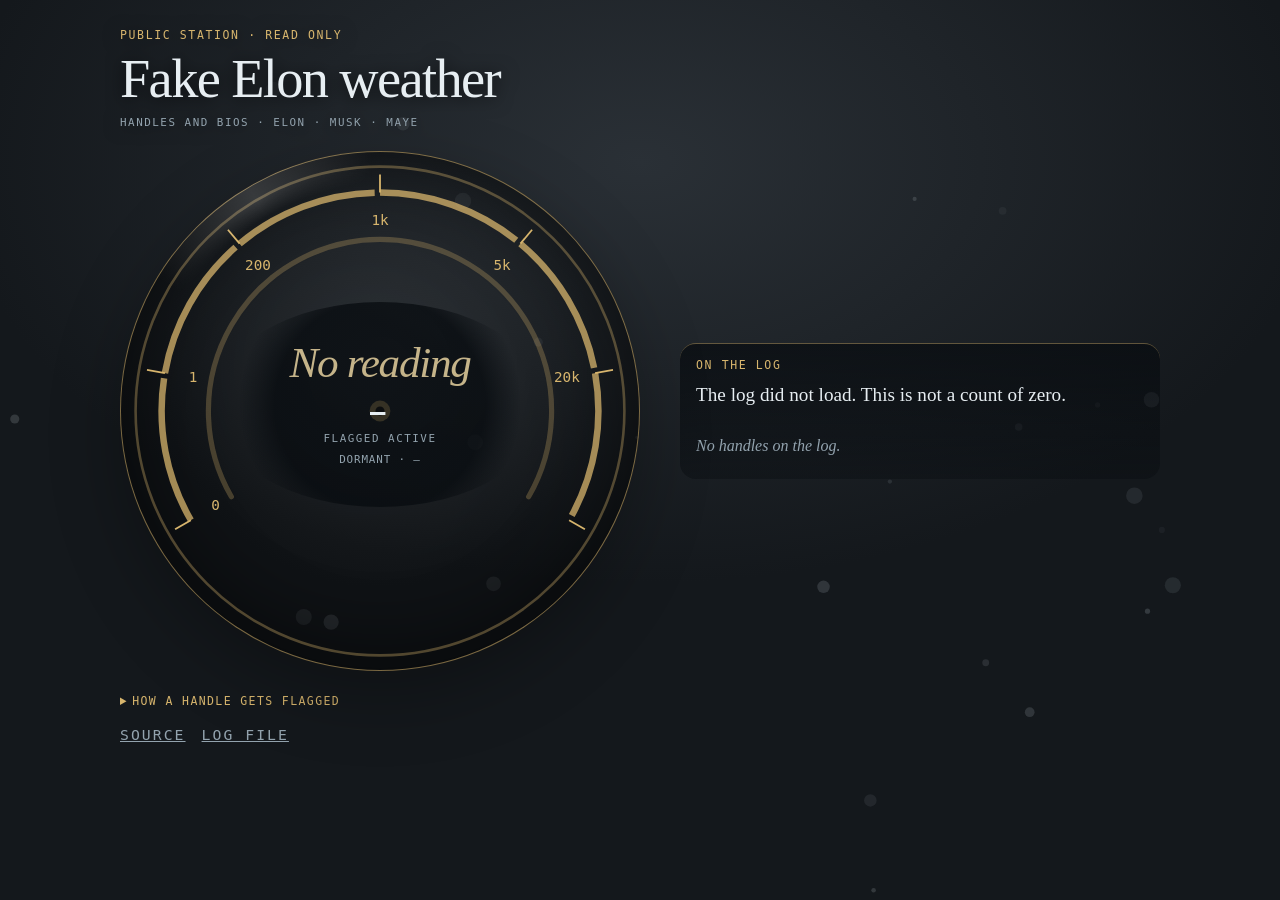
==== site/index.html @ 42fcaeb8 "Add the Fake Elon weather station. The nightly sweep reads public people-search pages and appends hi" ====
<!DOCTYPE html>
<html lang="en">
<head>
  <meta charset="utf-8">
  <meta name="viewport" content="width=device-width, initial-scale=1">
  <title>No reading · Fake Elon weather</title>
  <meta name="description" content="A public weather gauge for X accounts that score like Elon impersonators. Read only.">
  <meta name="theme-color" content="#10161c">
  <link rel="icon" href="assets/favicon.svg" type="image/svg+xml">
  <link rel="stylesheet" href="assets/gauge.css">
</head>
<body data-weather="none" data-counts-repo="RogerWillko/impersonator-weather" data-counts-branch="main" data-counts-path="counts.json">
  <canvas id="sky" aria-hidden="true"></canvas>
  <div class="flash" aria-hidden="true"></div>
  <main class="screen">
    <header class="mast">
      <p class="kicker">Public station · read only</p>
      <h1>Fake Elon weather</h1>
      <p class="place">Handles and bios · elon · musk · maye</p>
      <p id="banner" class="banner" hidden>Specimen drawing. These figures are not the station log.</p>
    </header>
    <div class="stage">
      <section class="dial" id="dial" role="img" aria-label="No reading yet">
        <svg id="face" viewBox="0 0 400 400" aria-hidden="true"></svg>
        <div class="readout">
          <p class="condition" id="condition">No reading</p>
          <p class="count" id="count">—</p>
          <p class="unit" id="unit">flagged active</p>
          <p class="dormant" id="dormant">Dormant · —</p>
        </div>
      </section>
      <section class="panel" aria-labelledby="log-title">
        <div class="panel-head">
          <h2 id="log-title">On the log</h2>
          <p class="forecast" id="forecast">Waiting for the first sweep.</p>
          <p class="asof" id="asof"></p>
        </div>
        <div class="log" id="log" tabindex="0">
          <p class="empty">No handles on the log.</p>
        </div>
      </section>
    </div>
    <footer class="foot">
      <details class="method">
        <summary>How a handle gets flagged</summary>
        <p>The nightly sweep reads X’s public people search for elon, musk, and maye. It does not log in, post, follow, or send a message. A handle is appended when the public signals add up to 4 or more: one character off <span class="mono">elonmusk</span> (4), account under 90 days (2), followers divided by following over 3 (1), empty bio (1), default picture (2), two companies in the bio (2), or Tesla plus SpaceX plus xAI in the same bio (3).</p>
        <p>Active means the account was under 90 days old on the day it was logged. Dormant means it was older. The station does not see whether they posted that day. The dial’s squall band is the low thousands of active flags. Banked dormant flags are the tens of thousands, and deep is the hundreds of thousands.</p>
        <p>A page with no accounts is a missed reading. The last count stays. A parsed page where nothing scores high is a real clear reading, and the number is zero. Known-good handles and bios that say parody, fan account, or not the real one stay off the log. This is a station score, not a finding that someone committed fraud.</p>
      </details>
      <p class="links">
        <a id="repo" href="https://github.com/RogerWillko/impersonator-weather">Source</a>
        <a id="raw" href="https://raw.githubusercontent.com/RogerWillko/impersonator-weather/main/counts.json">Log file</a>
      </p>
      <noscript><p>This station paints the reading with JavaScript. The log file is counts.json.</p></noscript>
    </footer>
  </main>
  <script src="assets/gauge.js"></script>
</body>
</html>
---- site/assets/gauge.css ----
:root {
  --ink: #e7eef2;
  --dim: #93a3ae;
  --brass: #d7b56d;
  --brass-deep: #8a6840;
  --sky0: #14181c;
  --sky1: #2a3036;
  --glow: #c5b48a;
  color-scheme: dark;
}

* { box-sizing: border-box; }

html, body { margin: 0; min-height: 100%; }

body {
  font-family: "Avenir Next", "Segoe UI", sans-serif;
  color: var(--ink);
  background:
    radial-gradient(1100px 680px at 50% 18%, var(--sky1), transparent 62%),
    var(--sky0);
  transition: background 900ms ease;
}

body[data-weather="clear"] { --sky0: #1a2218; --sky1: #3e4d34; --glow: #e7d7a8; }
body[data-weather="breeze"] { --sky0: #0e1c28; --sky1: #1d5160; --glow: #9fd7e8; }
body[data-weather="wind"] { --sky0: #0c1822; --sky1: #1a4564; --glow: #7ec8ea; }
body[data-weather="squall"] { --sky0: #0a1218; --sky1: #1a3c52; --glow: #b7d4ea; }
body[data-weather="storm"] { --sky0: #070b10; --sky1: #243044; --glow: #d5e2f2; }
body[data-weather="whiteout"] { --sky0: #243038; --sky1: #9aadb8; --glow: #f7fbfc; --ink: #f4f7f8; --dim: #d5dee4; }
body[data-weather="none"] { --sky0: #14181c; --sky1: #2a3036; --glow: #c5b48a; }

#sky {
  position: fixed;
  inset: 0;
  width: 100%;
  height: 100%;
  z-index: 0;
  pointer-events: none;
}

.flash {
  position: fixed;
  inset: 0;
  background: #f4f7fb;
  opacity: 0;
  pointer-events: none;
  z-index: 0;
}

body[data-weather="storm"] .flash {
  animation: strike 7.5s infinite;
}

@keyframes strike {
  0%, 91%, 100% { opacity: 0; }
  92% { opacity: 0.55; }
  93.2% { opacity: 0; }
  95% { opacity: 0.28; }
  96% { opacity: 0; }
}

.screen {
  position: relative;
  z-index: 1;
  min-height: 100vh;
  display: flex;
  flex-direction: column;
  gap: 22px;
  padding: 28px 20px 32px;
  max-width: 1080px;
  margin: 0 auto;
}

.mast {
  text-align: center;
  text-shadow: 0 2px 18px rgba(0, 0, 0, 0.75);
}

.kicker, .place, .unit, .asof, .links, .panel-head h2, .chip, .score {
  font-family: ui-monospace, "SF Mono", Menlo, Consolas, monospace;
  letter-spacing: 0.14em;
  text-transform: uppercase;
}

.kicker {
  margin: 0;
  color: var(--brass);
  font-size: 0.72rem;
}

h1 {
  margin: 6px 0 0;
  font-family: "Iowan Old Style", Palatino, Georgia, serif;
  font-weight: 500;
  font-size: clamp(2rem, 5vw, 3.4rem);
  letter-spacing: -0.03em;
}

.place {
  margin: 6px 0 0;
  color: var(--dim);
  font-size: 0.68rem;
}

.stage {
  display: grid;
  gap: 28px;
  align-items: center;
}

@media (min-width: 960px) {
  .stage {
    grid-template-columns: minmax(300px, 520px) minmax(280px, 1fr);
    gap: 40px;
  }
  .mast { text-align: left; }
}

.dial {
  position: relative;
  width: min(100%, 520px);
  margin: 0 auto;
  aspect-ratio: 1;
  border-radius: 50%;
  background:
    radial-gradient(circle at 50% 42%, rgba(255, 255, 255, 0.07), rgba(0, 0, 0, 0.28) 58%, rgba(0, 0, 0, 0.5) 100%);
  box-shadow:
    inset 0 0 0 1px rgba(215, 181, 109, 0.55),
    inset 0 0 80px rgba(0, 0, 0, 0.45),
    0 24px 70px rgba(0, 0, 0, 0.28);
}

.dial svg { display: block; width: 100%; height: 100%; }

.dial::after {
  content: "";
  position: absolute;
  inset: 0;
  border-radius: 50%;
  background: conic-gradient(from 20deg, transparent 0 78%, rgba(255, 255, 255, 0.16) 86%, transparent 94%);
  -webkit-mask: radial-gradient(circle, transparent 61%, #000 66% 73%, transparent 78%);
  mask: radial-gradient(circle, transparent 61%, #000 66% 73%, transparent 78%);
  animation: sheen 18s linear infinite;
  pointer-events: none;
}

@keyframes sheen {
  to { transform: rotate(360deg); }
}

.readout {
  position: absolute;
  left: 18%;
  right: 18%;
  top: 29%;
  text-align: center;
  z-index: 1;
  border-radius: 50%;
  padding: 7% 4% 8%;
  background: radial-gradient(circle, rgba(8, 12, 16, 0.78) 0 54%, transparent 72%);
}

.condition {
  margin: 0;
  font-family: "Iowan Old Style", Palatino, Georgia, serif;
  font-style: italic;
  font-weight: 500;
  font-size: clamp(1.7rem, 4vw, 2.7rem);
  letter-spacing: -0.03em;
  color: var(--glow);
}

.count {
  margin: 4px 0 0;
  font-family: ui-monospace, "SF Mono", Menlo, Consolas, monospace;
  font-size: clamp(2.6rem, 7vw, 4.8rem);
  font-weight: 560;
  letter-spacing: -0.05em;
  line-height: 0.95;
  font-variant-numeric: tabular-nums;
}

.count.is-empty {
  font-size: 1.6rem;
  letter-spacing: 0.18em;
  margin-top: 12px;
}

.unit, .dormant {
  margin: 8px 0 0;
  color: var(--dim);
  font-size: 0.68rem;
}

.dormant {
  font-family: ui-monospace, "SF Mono", Menlo, Consolas, monospace;
  letter-spacing: 0.08em;
  text-transform: uppercase;
}

.panel {
  min-width: 0;
  border-top: 1px solid rgba(215, 181, 109, 0.4);
  padding: 14px 16px 8px;
  border-radius: 16px;
  background: linear-gradient(180deg, rgba(8, 12, 16, 0.72), rgba(8, 12, 16, 0.38));
}

.panel-head h2 {
  margin: 0;
  font-size: 0.72rem;
  font-weight: 500;
  color: var(--brass);
}

.forecast {
  margin: 10px 0 0;
  max-width: 42rem;
  font-family: "Iowan Old Style", Palatino, Georgia, serif;
  font-size: 1.2rem;
  line-height: 1.35;
}

.asof {
  margin: 8px 0 0;
  color: var(--dim);
  font-size: 0.66rem;
}

.log {
  margin-top: 14px;
  max-height: min(52vh, 560px);
  overflow: auto;
  padding-right: 6px;
}

.entry {
  display: grid;
  grid-template-columns: 1fr auto;
  gap: 2px 12px;
  padding: 10px 0;
  border-bottom: 1px solid rgba(231, 238, 242, 0.1);
}

.handle {
  color: var(--ink);
  text-decoration: none;
  font-family: ui-monospace, "SF Mono", Menlo, Consolas, monospace;
  font-size: 0.95rem;
}

a.handle:hover { color: var(--brass); }

.signals {
  grid-column: 1 / -1;
  margin: 0;
  color: var(--dim);
  font-size: 0.86rem;
}

.score {
  color: var(--brass);
  font-size: 0.78rem;
  align-self: center;
}

.chip {
  justify-self: end;
  color: var(--dim);
  font-size: 0.62rem;
}

.empty {
  color: var(--dim);
  font-family: "Iowan Old Style", Palatino, Georgia, serif;
  font-style: italic;
}

.foot { color: var(--dim); font-size: 0.92rem; line-height: 1.45; }

.banner {
  margin: 0 0 12px;
  color: var(--brass);
  font-family: "Iowan Old Style", Palatino, Georgia, serif;
  font-style: italic;
}

.method summary {
  cursor: pointer;
  color: var(--brass);
  font-family: ui-monospace, "SF Mono", Menlo, Consolas, monospace;
  font-size: 0.72rem;
  letter-spacing: 0.12em;
  text-transform: uppercase;
}

.method p { max-width: 46rem; }

.mono { font-family: ui-monospace, "SF Mono", Menlo, Consolas, monospace; }

.links { display: flex; gap: 16px; }

.links a { color: var(--dim); }

@media (max-width: 700px) {
  .screen { padding: 22px 16px 28px; }
  .log { max-height: 46vh; }
  .readout { top: 27%; }
  .place { letter-spacing: 0.06em; font-size: 0.62rem; }
  .forecast { font-size: 1.05rem; }
  .kicker { letter-spacing: 0.1em; }
}

@media (prefers-reduced-motion: reduce) {
  .dial::after, .flash { animation: none; }
  body { transition: none; }
}
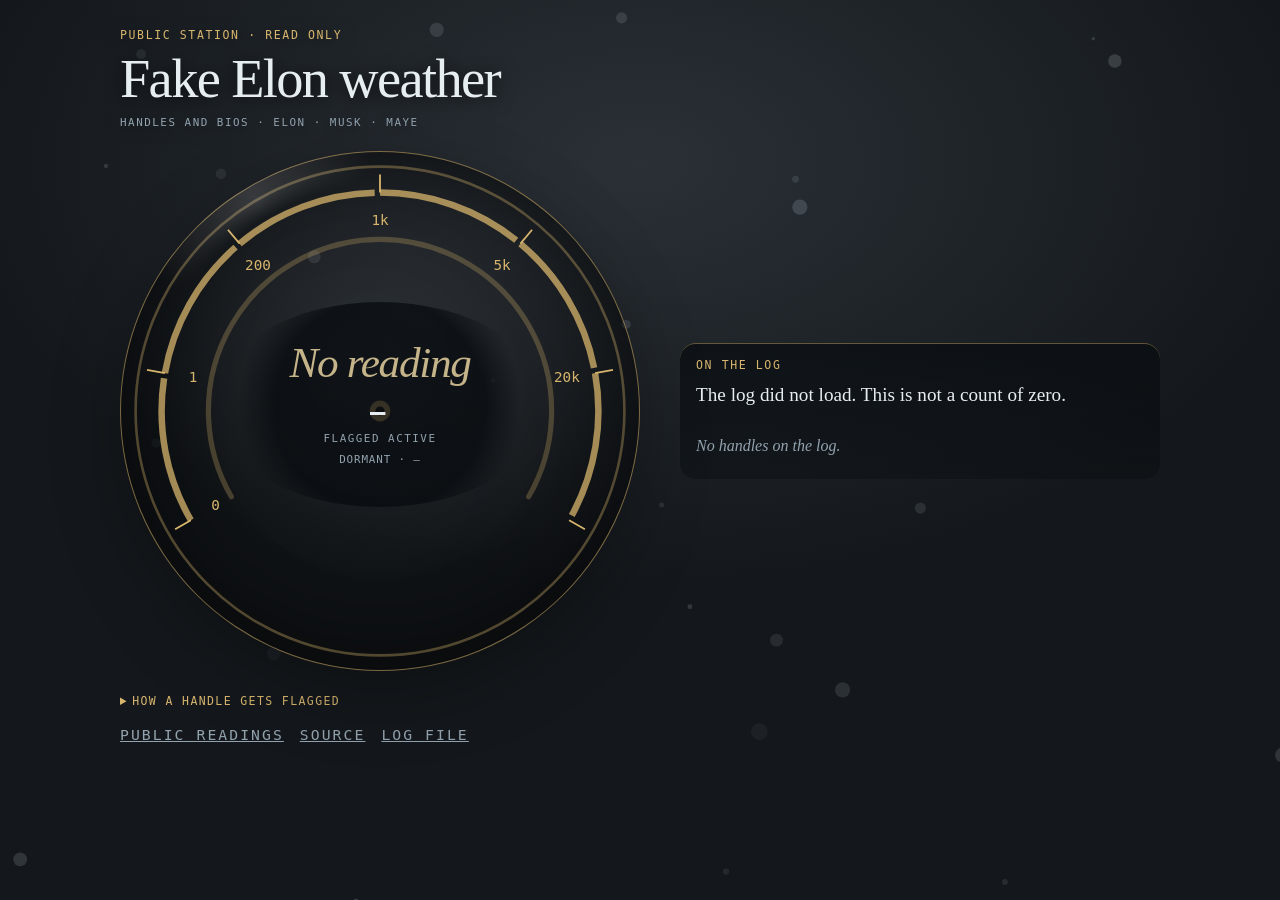
==== commit a661983c: "Add the public readings page to the site." ====
--- a/site/index.html
+++ b/site/index.html
@@ -48,6 +48,7 @@
         <p>A page with no accounts is a missed reading. The last count stays. A parsed page where nothing scores high is a real clear reading, and the number is zero. Known-good handles and bios that say parody, fan account, or not the real one stay off the log. This is a station score, not a finding that someone committed fraud.</p>
       </details>
       <p class="links">
+        <a href="compare.html">Public readings</a>
         <a id="repo" href="https://github.com/RogerWillko/impersonator-weather">Source</a>
         <a id="raw" href="https://raw.githubusercontent.com/RogerWillko/impersonator-weather/main/counts.json">Log file</a>
       </p>
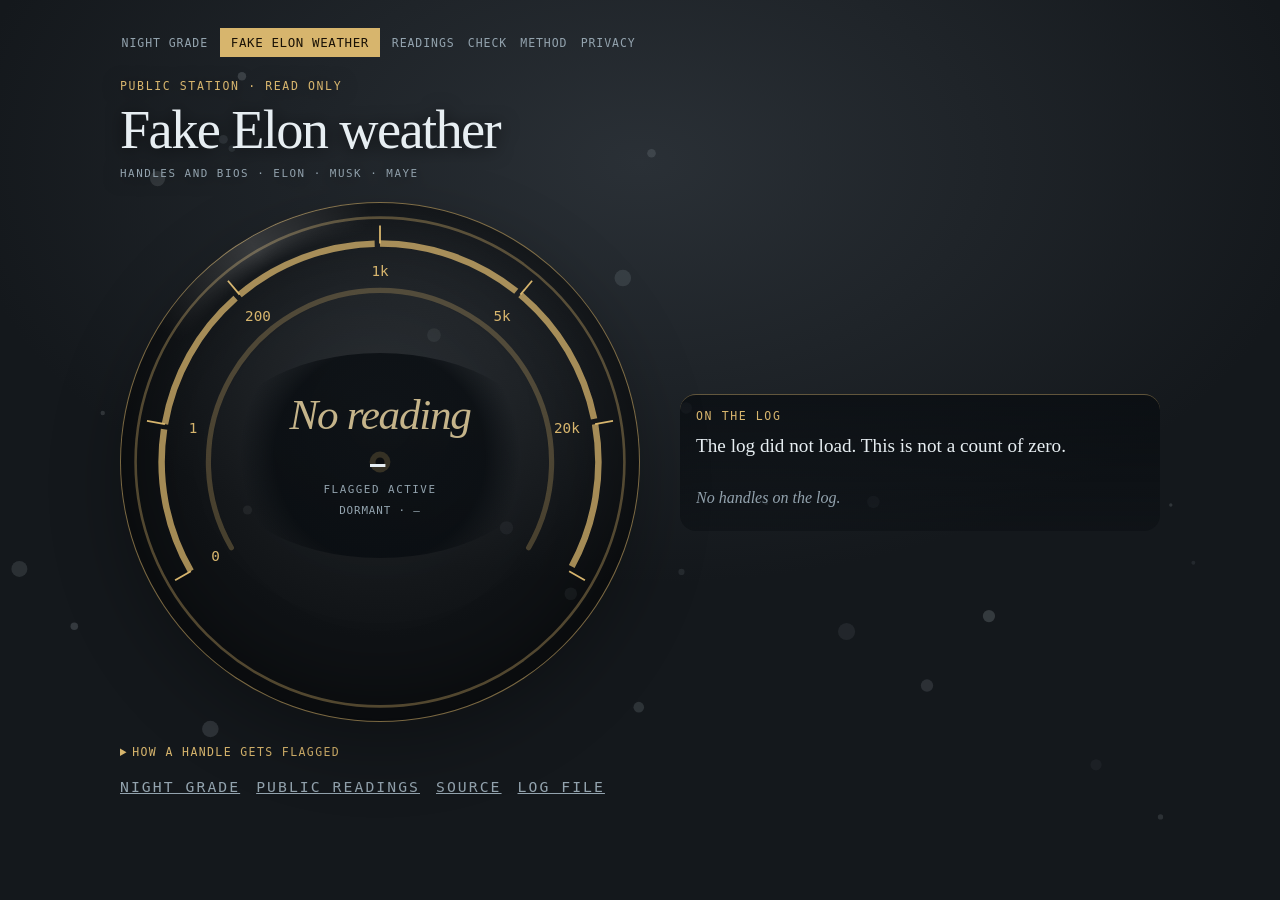
==== commit 9e703d28: "Add the Night Grade menu to the weather pages." ====
--- a/site/index.html
+++ b/site/index.html
@@ -13,6 +13,14 @@
   <canvas id="sky" aria-hidden="true"></canvas>
   <div class="flash" aria-hidden="true"></div>
   <main class="screen">
+    <nav class="pages" aria-label="Site pages">
+      <a href="https://scrollstime.com/">Night Grade</a>
+      <a class="page-weather" href="./" aria-current="page">Fake Elon weather</a>
+      <a href="compare.html">Readings</a>
+      <a href="https://scrollstime.com/check.html">Check</a>
+      <a href="https://scrollstime.com/method.html">Method</a>
+      <a href="https://scrollstime.com/privacy.html">Privacy</a>
+    </nav>
     <header class="mast">
       <p class="kicker">Public station · read only</p>
       <h1>Fake Elon weather</h1>
@@ -48,6 +56,7 @@
         <p>A page with no accounts is a missed reading. The last count stays. A parsed page where nothing scores high is a real clear reading, and the number is zero. Known-good handles and bios that say parody, fan account, or not the real one stay off the log. This is a station score, not a finding that someone committed fraud.</p>
       </details>
       <p class="links">
+        <a href="https://scrollstime.com/">Night Grade</a>
         <a href="compare.html">Public readings</a>
         <a id="repo" href="https://github.com/RogerWillko/impersonator-weather">Source</a>
         <a id="raw" href="https://raw.githubusercontent.com/RogerWillko/impersonator-weather/main/counts.json">Log file</a>
--- a/site/assets/gauge.css
+++ b/site/assets/gauge.css
@@ -120,8 +120,10 @@
 .dial {
   position: relative;
   width: min(100%, 520px);
+  min-width: 0;
   margin: 0 auto;
   aspect-ratio: 1;
+  overflow: hidden;
   border-radius: 50%;
   background:
     radial-gradient(circle at 50% 42%, rgba(255, 255, 255, 0.07), rgba(0, 0, 0, 0.28) 58%, rgba(0, 0, 0, 0.5) 100%);
@@ -131,7 +133,7 @@
     0 24px 70px rgba(0, 0, 0, 0.28);
 }
 
-.dial svg { display: block; width: 100%; height: 100%; }
+.dial svg { display: block; width: 100%; height: 100%; min-width: 0; }
 
 .dial::after {
   content: "";
@@ -299,7 +301,47 @@
 
 .mono { font-family: ui-monospace, "SF Mono", Menlo, Consolas, monospace; }
 
-.links { display: flex; gap: 16px; }
+.pages {
+  display: flex;
+  flex-wrap: wrap;
+  align-items: center;
+  gap: 8px 10px;
+  margin: 0;
+}
+
+.pages a {
+  font-family: ui-monospace, "SF Mono", Menlo, Consolas, monospace;
+  font-size: 0.72rem;
+  letter-spacing: 0.08em;
+  text-transform: uppercase;
+  text-decoration: none;
+  color: var(--dim);
+  padding: 0.35rem 0.1rem;
+}
+
+.pages a[aria-current="page"] {
+  color: var(--ink);
+  box-shadow: inset 0 -2px 0 var(--brass);
+}
+
+.pages a.page-weather {
+  color: #1a1206;
+  background: var(--brass);
+  padding: 0.45rem 0.7rem;
+  letter-spacing: 0.05em;
+  font-size: 0.78rem;
+}
+
+.pages a.page-weather[aria-current="page"] {
+  color: #1a1206;
+  box-shadow: none;
+}
+
+.pages a:hover { color: var(--ink); }
+
+.pages a.page-weather:hover { color: #1a1206; background: #f3d7a2; }
+
+.links { display: flex; flex-wrap: wrap; gap: 12px 16px; }
 
 .links a { color: var(--dim); }
 
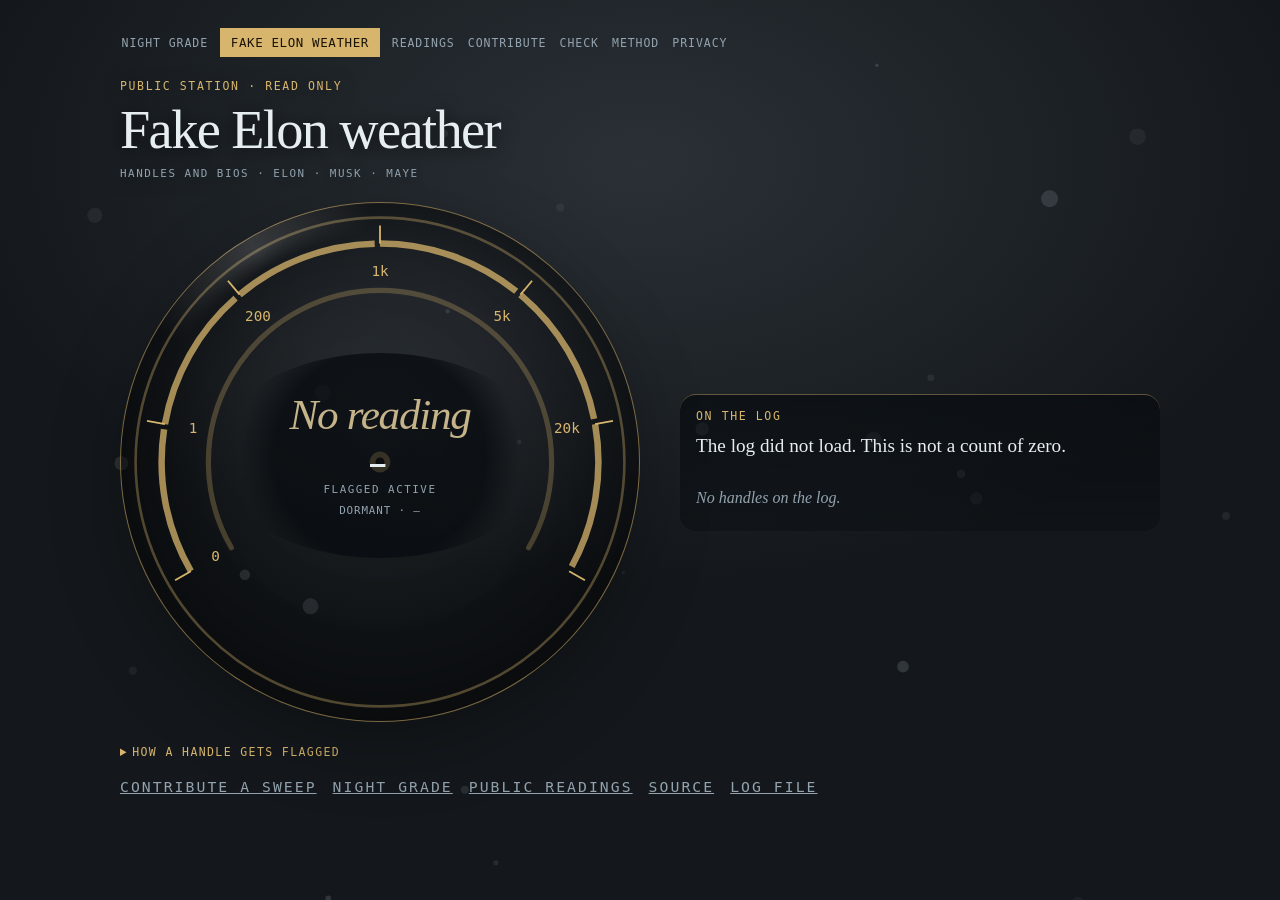
==== commit 37424c70: "Add the visitor sweep and the public donor ledger. A visitor can run one X search with a key that st" ====
--- a/site/index.html
+++ b/site/index.html
@@ -8,6 +8,7 @@
   <meta name="theme-color" content="#10161c">
   <link rel="icon" href="assets/favicon.svg" type="image/svg+xml">
   <link rel="stylesheet" href="assets/gauge.css">
+  <link rel="stylesheet" href="assets/ledger.css">
 </head>
 <body data-weather="none" data-counts-repo="RogerWillko/impersonator-weather" data-counts-branch="main" data-counts-path="counts.json">
   <canvas id="sky" aria-hidden="true"></canvas>
@@ -17,6 +18,7 @@
       <a href="https://scrollstime.com/">Night Grade</a>
       <a class="page-weather" href="./" aria-current="page">Fake Elon weather</a>
       <a href="compare.html">Readings</a>
+      <a href="contribute.html">Contribute</a>
       <a href="https://scrollstime.com/check.html">Check</a>
       <a href="https://scrollstime.com/method.html">Method</a>
       <a href="https://scrollstime.com/privacy.html">Privacy</a>
@@ -48,14 +50,30 @@
         </div>
       </section>
     </div>
+    <p class="visitor" id="visitor" hidden></p>
+    <section id="ledger-board" class="ledger" hidden>
+      <h2>Visitor ledger</h2>
+      <p class="fine">People who paid for one sweep. The note is theirs. The key is not stored. Amounts start in US dollars. Pounds, euros, and yuan use the 28 September 2026 conversion.</p>
+      <div class="currencies" role="group" aria-label="Currency">
+        <button type="button" data-currency="USD" aria-pressed="true">USD</button>
+        <button type="button" data-currency="GBP">GBP</button>
+        <button type="button" data-currency="EUR">EUR</button>
+        <button type="button" data-currency="CNY">CNY</button>
+      </div>
+      <ol id="donor-list"></ol>
+      <h3>Handles added by visitors</h3>
+      <div id="visitor-handles"></div>
+    </section>
     <footer class="foot">
       <details class="method">
         <summary>How a handle gets flagged</summary>
         <p>The nightly sweep reads X’s public people search for elon, musk, and maye. It does not log in, post, follow, or send a message. A handle is appended when the public signals add up to 4 or more: one character off <span class="mono">elonmusk</span> (4), account under 90 days (2), followers divided by following over 3 (1), empty bio (1), default picture (2), two companies in the bio (2), or Tesla plus SpaceX plus xAI in the same bio (3).</p>
         <p>Active means the account was under 90 days old on the day it was logged. Dormant means it was older. The station does not see whether they posted that day. The dial’s squall band is the low thousands of active flags. Banked dormant flags are the tens of thousands, and deep is the hundreds of thousands.</p>
         <p>A page with no accounts is a missed reading. The last count stays. A parsed page where nothing scores high is a real clear reading, and the number is zero. Known-good handles and bios that say parody, fan account, or not the real one stay off the log. This is a station score, not a finding that someone committed fraud.</p>
+        <p>A visitor sweep is a separate list. It does not change this dial. The dial stays on the station log.</p>
       </details>
       <p class="links">
+        <a href="contribute.html">Contribute a sweep</a>
         <a href="https://scrollstime.com/">Night Grade</a>
         <a href="compare.html">Public readings</a>
         <a id="repo" href="https://github.com/RogerWillko/impersonator-weather">Source</a>
@@ -64,6 +82,7 @@
       <noscript><p>This station paints the reading with JavaScript. The log file is counts.json.</p></noscript>
     </footer>
   </main>
+  <script src="assets/ledger.js"></script>
   <script src="assets/gauge.js"></script>
 </body>
 </html>
--- a/site/assets/ledger.css
+++ b/site/assets/ledger.css
@@ -0,0 +1,85 @@
+.ledger, .sweep {
+  position: relative;
+  z-index: 1;
+}
+
+.visitor {
+  margin: 0;
+  text-align: center;
+  color: var(--brass);
+}
+
+.ledger, .sweep {
+  border: 1px solid rgba(215, 181, 109, 0.35);
+  padding: 16px 18px 18px;
+  background: rgba(8, 10, 12, 0.55);
+}
+
+.ledger h2, .ledger h3, .sweep h2 {
+  margin: 0 0 8px;
+  font-family: ui-monospace, "SF Mono", Menlo, Consolas, monospace;
+  letter-spacing: 0.12em;
+  text-transform: uppercase;
+  font-size: 0.78rem;
+  font-weight: 600;
+  color: var(--brass);
+}
+
+.ledger h3 { margin-top: 18px; }
+
+.fine, .ledger li, .handle-list {
+  overflow-wrap: anywhere;
+}
+
+.fine {
+  color: var(--dim);
+  font-size: 0.92rem;
+  line-height: 1.45;
+}
+
+.currencies {
+  display: flex;
+  flex-wrap: wrap;
+  gap: 8px;
+  margin: 12px 0;
+}
+
+.currencies button {
+  background: transparent;
+  color: var(--ink);
+  border: 1px solid rgba(215, 181, 109, 0.45);
+  font: inherit;
+  font-size: 0.85rem;
+  letter-spacing: 0.06em;
+  padding: 0.35rem 0.7rem;
+  cursor: pointer;
+}
+
+.currencies button[aria-pressed="true"] {
+  background: var(--brass);
+  color: #1a1206;
+}
+
+.donor-list, .handle-list {
+  margin: 0;
+  padding-left: 1.2rem;
+}
+
+.donor-list li { margin: 0 0 12px; }
+
+.donor-name { font-weight: 600; }
+
+.donor-meta, .donor-note {
+  margin: 2px 0 0;
+  color: var(--dim);
+}
+
+.handle-list {
+  list-style: none;
+  padding-left: 0;
+  display: flex;
+  flex-wrap: wrap;
+  gap: 8px 14px;
+}
+
+.handle-list a { color: var(--ink); }
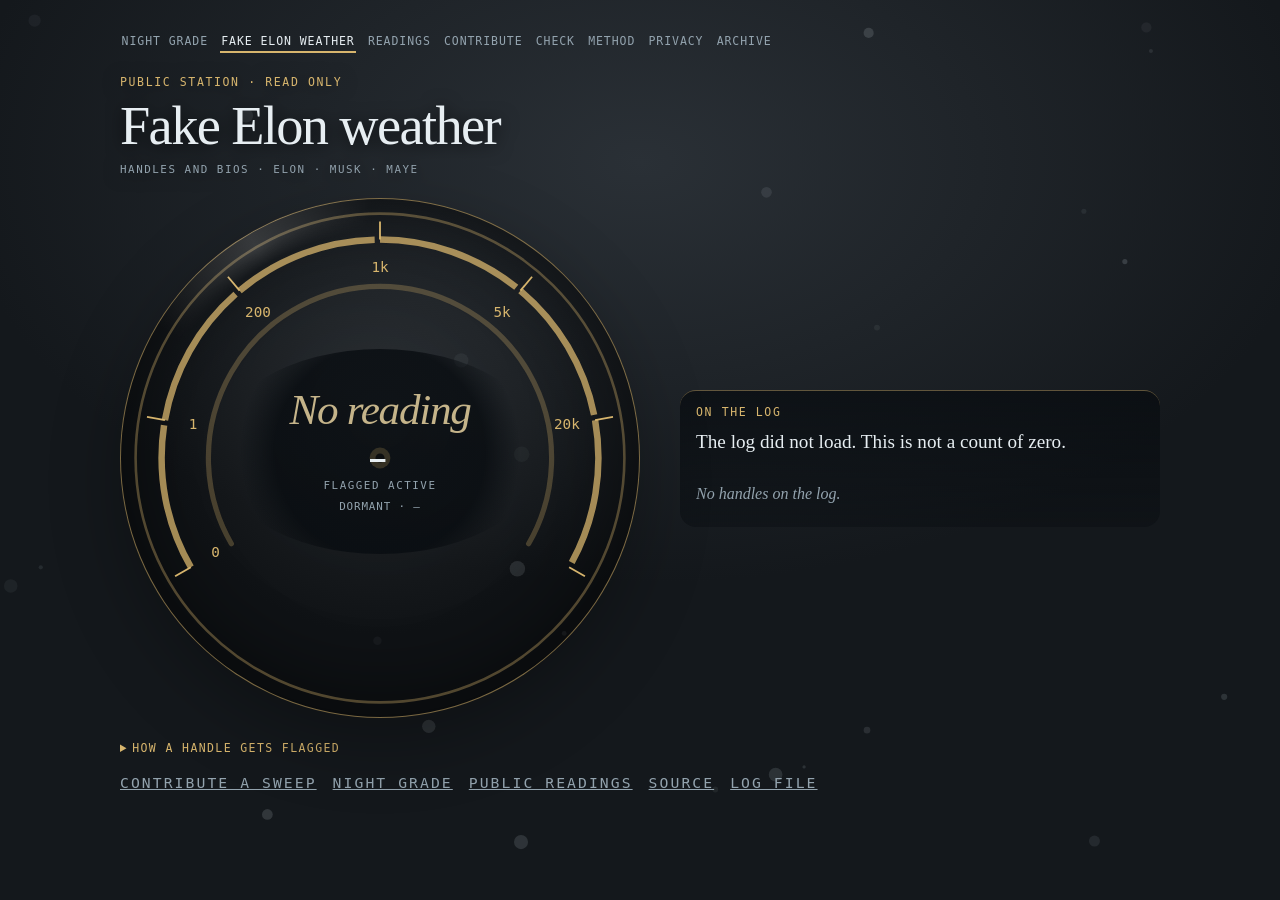
==== commit 3a6110fd: "Match the weather link to the other menu items. The same row now links to the Night Grade archive pa" ====
--- a/site/index.html
+++ b/site/index.html
@@ -16,12 +16,13 @@
   <main class="screen">
     <nav class="pages" aria-label="Site pages">
       <a href="https://scrollstime.com/">Night Grade</a>
-      <a class="page-weather" href="./" aria-current="page">Fake Elon weather</a>
+      <a href="./" aria-current="page">Fake Elon weather</a>
       <a href="compare.html">Readings</a>
       <a href="contribute.html">Contribute</a>
       <a href="https://scrollstime.com/check.html">Check</a>
       <a href="https://scrollstime.com/method.html">Method</a>
       <a href="https://scrollstime.com/privacy.html">Privacy</a>
+      <a href="https://scrollstime.com/archive.html">Archive</a>
     </nav>
     <header class="mast">
       <p class="kicker">Public station · read only</p>
--- a/site/assets/gauge.css
+++ b/site/assets/gauge.css
@@ -324,22 +324,7 @@
   box-shadow: inset 0 -2px 0 var(--brass);
 }
 
-.pages a.page-weather {
-  color: #1a1206;
-  background: var(--brass);
-  padding: 0.45rem 0.7rem;
-  letter-spacing: 0.05em;
-  font-size: 0.78rem;
-}
-
-.pages a.page-weather[aria-current="page"] {
-  color: #1a1206;
-  box-shadow: none;
-}
-
 .pages a:hover { color: var(--ink); }
-
-.pages a.page-weather:hover { color: #1a1206; background: #f3d7a2; }
 
 .links { display: flex; flex-wrap: wrap; gap: 12px 16px; }
 
